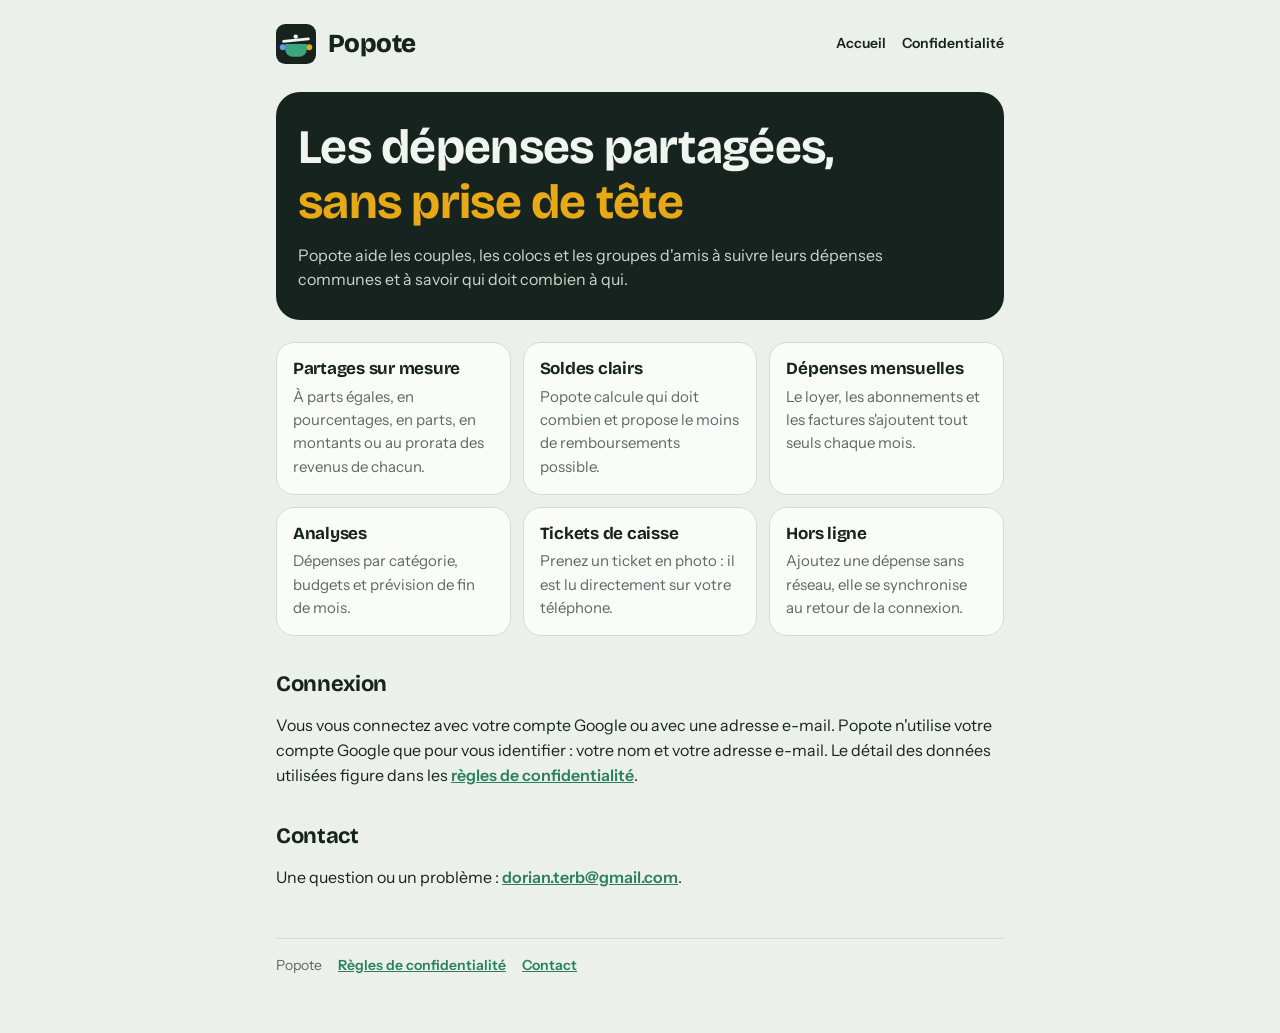
==== index.html @ c0b5ee0b "Pages d'accueil et de confidentialité de Popote" ====
<!doctype html>
<html lang="fr">
<head><meta charset="utf-8"><meta name="viewport" content="width=device-width, initial-scale=1"><link rel="icon" href="favicon.svg"><link rel="preconnect" href="https://fonts.googleapis.com"><link rel="preconnect" href="https://fonts.gstatic.com" crossorigin><link href="https://fonts.googleapis.com/css2?family=Bricolage+Grotesque:opsz,wght@12..96,700;12..96,800&family=Instrument+Sans:wght@400;600&display=swap" rel="stylesheet"><link rel="stylesheet" href="style.css">
<title>Popote · dépenses partagées</title>
<meta name="description" content="Popote : l'application pour partager les dépenses à plusieurs, à parts égales, en pourcentages ou au prorata des revenus.">
</head>
<body><div class="wrap">
<header class="top"><a href="./"><svg width="40" height="40" viewBox="0 0 100 100" aria-hidden="true"><rect width="100" height="100" rx="23" fill="#17231F"/><circle cx="17" cy="58" r="7.5" fill="#6F95EE"/><circle cx="83" cy="58" r="7.5" fill="#E8A917"/><path d="M23 50h54v13a19 19 0 0 1-19 19H42a19 19 0 0 1-19-19z" fill="#3BA57D"/><path d="M19 43.5L81 37" stroke="#F1F5EF" stroke-width="7" stroke-linecap="round"/><circle cx="49.3" cy="31.5" r="5.5" fill="#F1F5EF"/></svg><span class="brand">Popote</span></a><nav><a href="./">Accueil</a><a href="confidentialite.html">Confidentialité</a></nav></header>
<main>
<section class="hero">
<h1>Les dépenses partagées, <b>sans prise de tête</b></h1>
<p>Popote aide les couples, les colocs et les groupes d'amis à suivre leurs dépenses communes et à savoir qui doit combien à qui.</p>
</section>
<div class="grid">
<div class="card"><h3>Partages sur mesure</h3><p>À parts égales, en pourcentages, en parts, en montants ou au prorata des revenus de chacun.</p></div>
<div class="card"><h3>Soldes clairs</h3><p>Popote calcule qui doit combien et propose le moins de remboursements possible.</p></div>
<div class="card"><h3>Dépenses mensuelles</h3><p>Le loyer, les abonnements et les factures s'ajoutent tout seuls chaque mois.</p></div>
<div class="card"><h3>Analyses</h3><p>Dépenses par catégorie, budgets et prévision de fin de mois.</p></div>
<div class="card"><h3>Tickets de caisse</h3><p>Prenez un ticket en photo : il est lu directement sur votre téléphone.</p></div>
<div class="card"><h3>Hors ligne</h3><p>Ajoutez une dépense sans réseau, elle se synchronise au retour de la connexion.</p></div>
</div>
<h2>Connexion</h2>
<p>Vous vous connectez avec votre compte Google ou avec une adresse e-mail. Popote n'utilise votre compte Google que pour vous identifier : votre nom et votre adresse e-mail. Le détail des données utilisées figure dans les <a href="confidentialite.html">règles de confidentialité</a>.</p>
<h2>Contact</h2>
<p>Une question ou un problème : <a href="mailto:dorian.terb@gmail.com">dorian.terb@gmail.com</a>.</p>
</main>
<footer><span>Popote</span><a href="confidentialite.html">Règles de confidentialité</a><a href="mailto:dorian.terb@gmail.com">Contact</a></footer>
</div></body></html>
---- style.css ----
:root{--bg:#ECF0EA;--surface:#FAFCF9;--ink:#17231F;--muted:#5C6964;--line:#D5DCD4;--mix:#2A7F60;--mix-soft:#DCEBE3;--hero:#17231F;--hero-ink:#F1F5EF;--accent:#E8A917;--a:#2B59C3}
@media (prefers-color-scheme:dark){:root{--bg:#0F1513;--surface:#18201D;--ink:#E8EEEA;--muted:#95A49D;--line:#2A3531;--mix:#5DC19A;--mix-soft:#1D3229;--hero:#22302A;--hero-ink:#EDF3EF;--accent:#F0C24E;--a:#8EADF6}}
*{box-sizing:border-box}
html{-webkit-text-size-adjust:100%}
body{margin:0;background:var(--bg);color:var(--ink);font-family:"Instrument Sans",system-ui,-apple-system,"Segoe UI",sans-serif;font-size:16px;line-height:1.55}
a{color:var(--mix);font-weight:600}
.wrap{max-width:760px;margin:0 auto;padding:24px 16px 56px}
header.top{display:flex;align-items:center;gap:12px;margin-bottom:28px}
header.top a{text-decoration:none;color:var(--ink);display:flex;align-items:center;gap:12px}
.brand{font-family:"Bricolage Grotesque",system-ui,sans-serif;font-weight:800;font-size:26px;letter-spacing:-.02em}
nav{margin-left:auto;display:flex;gap:16px;font-size:14px}
h1,h2,h3{font-family:"Bricolage Grotesque",system-ui,sans-serif;letter-spacing:-.015em;line-height:1.15;text-wrap:balance}
h1{font-size:clamp(32px,7vw,48px);margin:0 0 12px}
h2{font-size:22px;margin:36px 0 10px}
h3{font-size:17px;margin:20px 0 6px}
.hero{background:var(--hero);color:var(--hero-ink);border-radius:24px;padding:28px 22px}
.hero p{color:var(--hero-ink);opacity:.85;margin:0;max-width:56ch}
.hero h1 b{color:var(--accent)}
.grid{display:grid;grid-template-columns:repeat(auto-fit,minmax(210px,1fr));gap:12px;margin-top:22px}
.card{background:var(--surface);border:1px solid var(--line);border-radius:18px;padding:16px}
.card h3{margin-top:0}
.card p{margin:0;color:var(--muted);font-size:15px}
.muted{color:var(--muted)}
table{width:100%;border-collapse:collapse;font-size:15px;background:var(--surface);border:1px solid var(--line);border-radius:14px;overflow:hidden;display:block;overflow-x:auto}
th,td{text-align:left;padding:10px 12px;border-top:1px solid var(--line);vertical-align:top}
thead th{border-top:0;background:var(--mix-soft)}
footer{margin-top:48px;padding-top:16px;border-top:1px solid var(--line);font-size:14px;color:var(--muted);display:flex;gap:16px;flex-wrap:wrap}
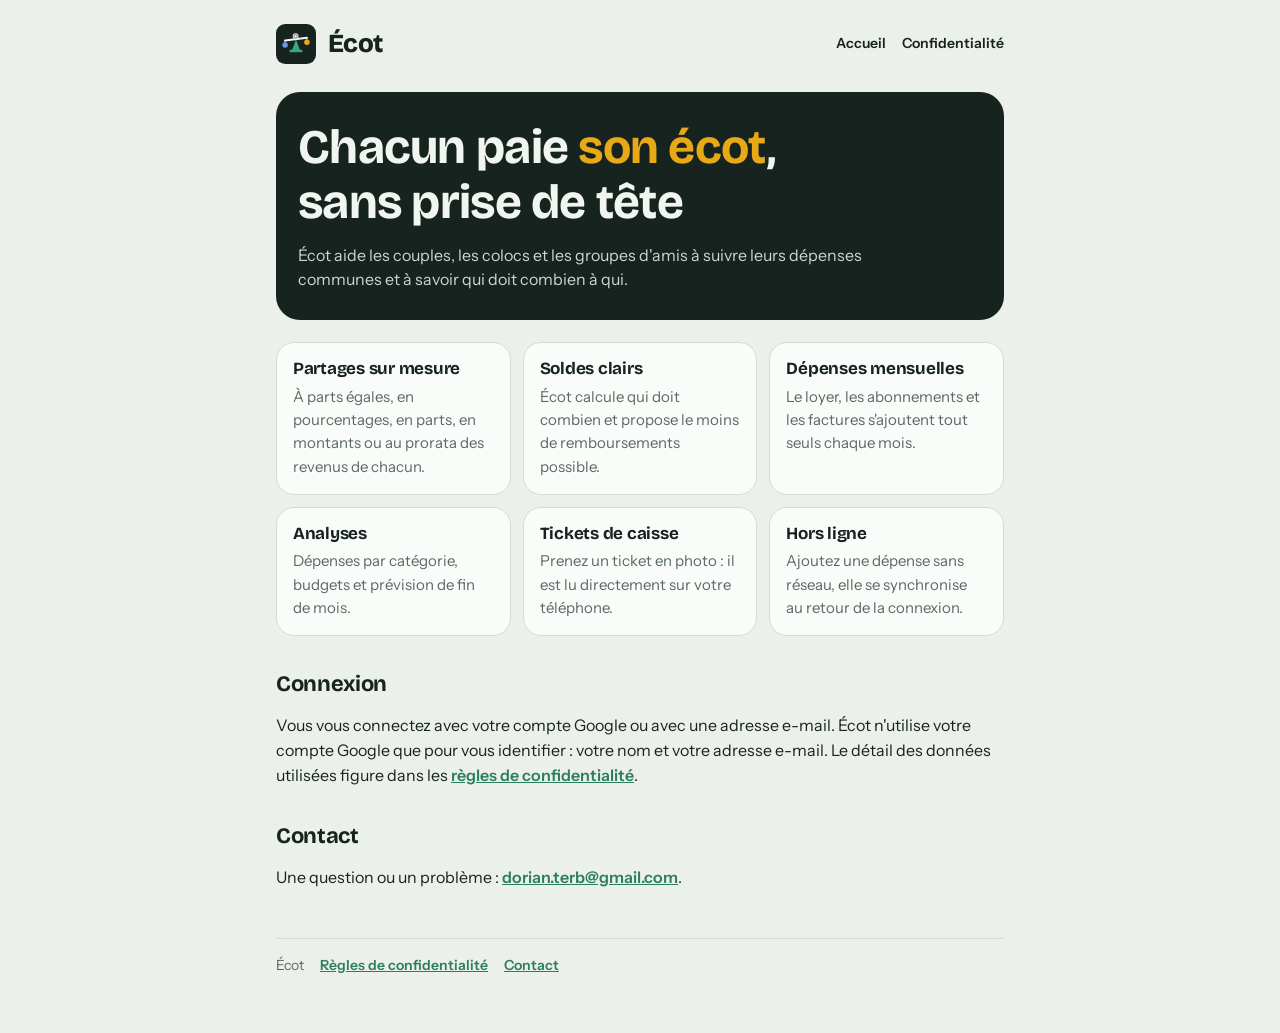
==== commit 798a9bf4: "Rename the app to Écot with its new balance logo" ====
--- a/index.html
+++ b/index.html
@@ -1,28 +1,28 @@
 <!doctype html>
 <html lang="fr">
 <head><meta charset="utf-8"><meta name="viewport" content="width=device-width, initial-scale=1"><link rel="icon" href="favicon.svg"><link rel="preconnect" href="https://fonts.googleapis.com"><link rel="preconnect" href="https://fonts.gstatic.com" crossorigin><link href="https://fonts.googleapis.com/css2?family=Bricolage+Grotesque:opsz,wght@12..96,700;12..96,800&family=Instrument+Sans:wght@400;600&display=swap" rel="stylesheet"><link rel="stylesheet" href="style.css">
-<title>Popote · dépenses partagées</title>
-<meta name="description" content="Popote : l'application pour partager les dépenses à plusieurs, à parts égales, en pourcentages ou au prorata des revenus.">
+<title>Écot · dépenses partagées</title>
+<meta name="description" content="Écot : l'application pour partager les dépenses à plusieurs, à parts égales, en pourcentages ou au prorata des revenus.">
 </head>
 <body><div class="wrap">
-<header class="top"><a href="./"><svg width="40" height="40" viewBox="0 0 100 100" aria-hidden="true"><rect width="100" height="100" rx="23" fill="#17231F"/><circle cx="17" cy="58" r="7.5" fill="#6F95EE"/><circle cx="83" cy="58" r="7.5" fill="#E8A917"/><path d="M23 50h54v13a19 19 0 0 1-19 19H42a19 19 0 0 1-19-19z" fill="#3BA57D"/><path d="M19 43.5L81 37" stroke="#F1F5EF" stroke-width="7" stroke-linecap="round"/><circle cx="49.3" cy="31.5" r="5.5" fill="#F1F5EF"/></svg><span class="brand">Popote</span></a><nav><a href="./">Accueil</a><a href="confidentialite.html">Confidentialité</a></nav></header>
+<header class="top"><a href="./"><svg width="40" height="40" viewBox="0 0 100 100" aria-hidden="true"><rect width="100" height="100" rx="23" fill="#17231F"/><g transform="translate(50 50) scale(0.86) translate(-50 -55)"><path d="M50 41L38.5 73H61.5Z" fill="#3BA57D"/><rect x="31" y="72" width="38" height="7" rx="3.5" fill="#3BA57D"/><path d="M18.24 44.9V50.4M81.76 37.1V42.6" stroke="#F1F5EF" stroke-width="2.4" stroke-linecap="round"/><circle cx="18.24" cy="57.9" r="8" fill="#6F95EE"/><circle cx="81.76" cy="50.1" r="8" fill="#E8A917"/><path d="M18.24 44.9L81.76 37.1" stroke="#F1F5EF" stroke-width="6" stroke-linecap="round"/><circle cx="48.96" cy="32.56" r="8.5" fill="#F1F5EF"/><circle cx="48.96" cy="32.56" r="5.2" fill="none" stroke="#17231F" stroke-width="1.6"/></g></svg><span class="brand">Écot</span></a><nav><a href="./">Accueil</a><a href="confidentialite.html">Confidentialité</a></nav></header>
 <main>
 <section class="hero">
-<h1>Les dépenses partagées, <b>sans prise de tête</b></h1>
-<p>Popote aide les couples, les colocs et les groupes d'amis à suivre leurs dépenses communes et à savoir qui doit combien à qui.</p>
+<h1>Chacun paie <b>son écot</b>, sans prise de tête</h1>
+<p>Écot aide les couples, les colocs et les groupes d'amis à suivre leurs dépenses communes et à savoir qui doit combien à qui.</p>
 </section>
 <div class="grid">
 <div class="card"><h3>Partages sur mesure</h3><p>À parts égales, en pourcentages, en parts, en montants ou au prorata des revenus de chacun.</p></div>
-<div class="card"><h3>Soldes clairs</h3><p>Popote calcule qui doit combien et propose le moins de remboursements possible.</p></div>
+<div class="card"><h3>Soldes clairs</h3><p>Écot calcule qui doit combien et propose le moins de remboursements possible.</p></div>
 <div class="card"><h3>Dépenses mensuelles</h3><p>Le loyer, les abonnements et les factures s'ajoutent tout seuls chaque mois.</p></div>
 <div class="card"><h3>Analyses</h3><p>Dépenses par catégorie, budgets et prévision de fin de mois.</p></div>
 <div class="card"><h3>Tickets de caisse</h3><p>Prenez un ticket en photo : il est lu directement sur votre téléphone.</p></div>
 <div class="card"><h3>Hors ligne</h3><p>Ajoutez une dépense sans réseau, elle se synchronise au retour de la connexion.</p></div>
 </div>
 <h2>Connexion</h2>
-<p>Vous vous connectez avec votre compte Google ou avec une adresse e-mail. Popote n'utilise votre compte Google que pour vous identifier : votre nom et votre adresse e-mail. Le détail des données utilisées figure dans les <a href="confidentialite.html">règles de confidentialité</a>.</p>
+<p>Vous vous connectez avec votre compte Google ou avec une adresse e-mail. Écot n'utilise votre compte Google que pour vous identifier : votre nom et votre adresse e-mail. Le détail des données utilisées figure dans les <a href="confidentialite.html">règles de confidentialité</a>.</p>
 <h2>Contact</h2>
 <p>Une question ou un problème : <a href="mailto:dorian.terb@gmail.com">dorian.terb@gmail.com</a>.</p>
 </main>
-<footer><span>Popote</span><a href="confidentialite.html">Règles de confidentialité</a><a href="mailto:dorian.terb@gmail.com">Contact</a></footer>
+<footer><span>Écot</span><a href="confidentialite.html">Règles de confidentialité</a><a href="mailto:dorian.terb@gmail.com">Contact</a></footer>
 </div></body></html>
